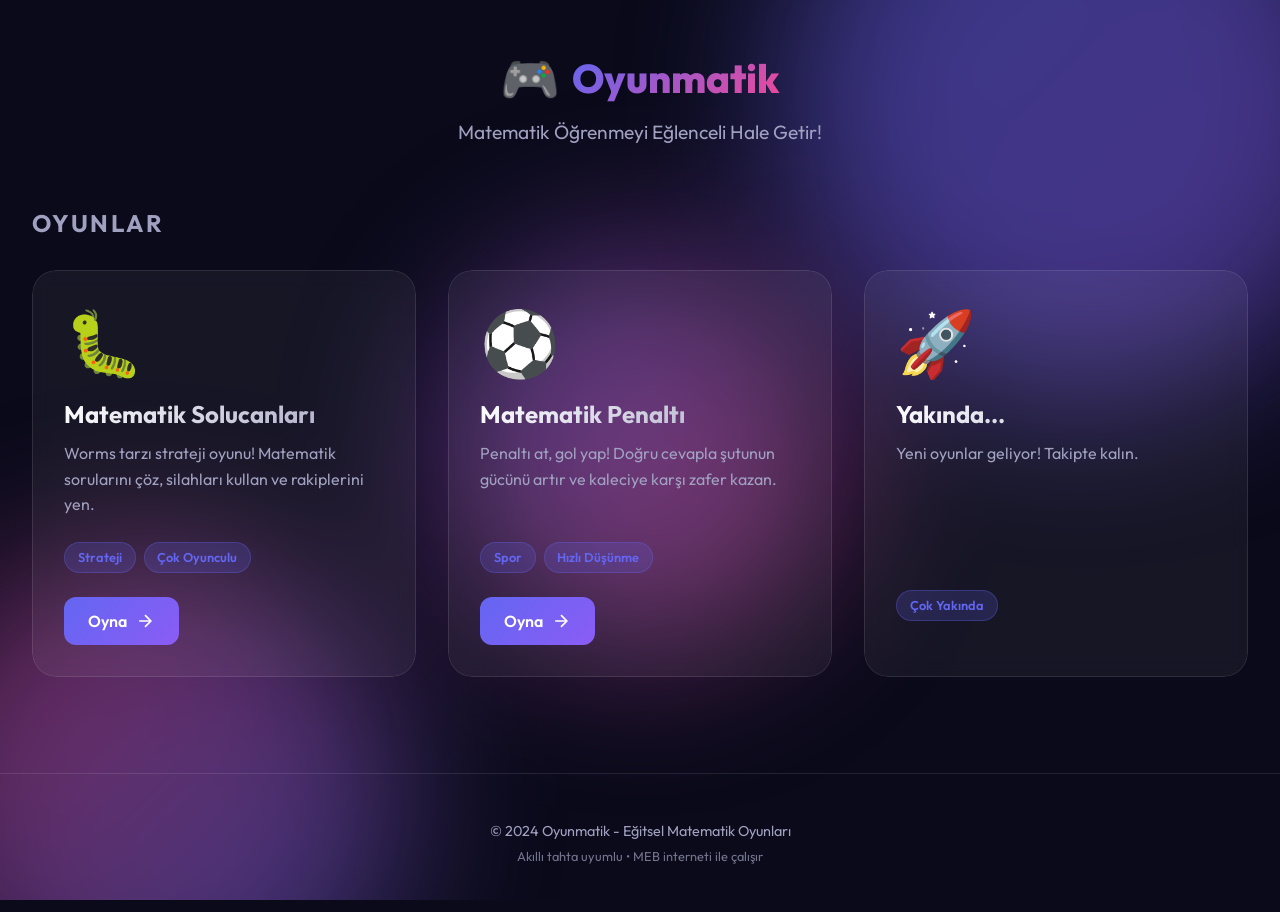
==== index.html @ 2602b4d3 "Initial commit: Game Portal" ====
<!DOCTYPE html>
<html lang="tr">

<head>
    <meta charset="UTF-8">
    <meta name="viewport" content="width=device-width, initial-scale=1.0">
    <title>Oyunmatik - Eğitsel Matematik Oyunları</title>
    <meta name="description"
        content="İnteraktif matematik oyunları ile öğrenmeyi eğlenceli hale getirin. Akıllı tahta uyumlu, ücretsiz eğitsel oyunlar.">
    <link rel="preconnect" href="https://fonts.googleapis.com">
    <link rel="preconnect" href="https://fonts.gstatic.com" crossorigin>
    <link href="https://fonts.googleapis.com/css2?family=Outfit:wght@400;600;700;800&display=swap" rel="stylesheet">
    <link rel="stylesheet" href="css/style.css">
</head>

<body>
    <div class="bg-effects">
        <div class="gradient-orb orb-1"></div>
        <div class="gradient-orb orb-2"></div>
        <div class="gradient-orb orb-3"></div>
    </div>

    <header class="header">
        <div class="logo">
            <span class="logo-icon">🎮</span>
            <span class="logo-text">Oyunmatik</span>
        </div>
        <p class="tagline">Matematik Öğrenmeyi Eğlenceli Hale Getir!</p>
    </header>

    <main class="main-content">
        <section class="games-section">
            <h2 class="section-title">Oyunlar</h2>
            <div class="games-grid">

                <!-- Math Worms Game Card -->
                <a href="https://alpermaths.github.io/math-worms/" class="game-card">
                    <div class="game-card-bg"></div>
                    <div class="game-card-content">
                        <div class="game-icon">🐛</div>
                        <h3 class="game-title">Matematik Solucanları</h3>
                        <p class="game-description">Worms tarzı strateji oyunu! Matematik sorularını çöz, silahları
                            kullan ve rakiplerini yen.</p>
                        <div class="game-tags">
                            <span class="tag">Strateji</span>
                            <span class="tag">Çok Oyunculu</span>
                        </div>
                        <div class="play-button">
                            <span>Oyna</span>
                            <svg width="20" height="20" viewBox="0 0 24 24" fill="none" stroke="currentColor"
                                stroke-width="2">
                                <path d="M5 12h14M12 5l7 7-7 7" />
                            </svg>
                        </div>
                    </div>
                </a>

                <!-- Math Penalty Game Card -->
                <a href="https://alpermaths.github.io/math-penalty/" class="game-card">
                    <div class="game-card-bg"></div>
                    <div class="game-card-content">
                        <div class="game-icon">⚽</div>
                        <h3 class="game-title">Matematik Penaltı</h3>
                        <p class="game-description">Penaltı at, gol yap! Doğru cevapla şutunun gücünü artır ve kaleciye
                            karşı zafer kazan.</p>
                        <div class="game-tags">
                            <span class="tag">Spor</span>
                            <span class="tag">Hızlı Düşünme</span>
                        </div>
                        <div class="play-button">
                            <span>Oyna</span>
                            <svg width="20" height="20" viewBox="0 0 24 24" fill="none" stroke="currentColor"
                                stroke-width="2">
                                <path d="M5 12h14M12 5l7 7-7 7" />
                            </svg>
                        </div>
                    </div>
                </a>

                <!-- Coming Soon Card -->
                <div class="game-card coming-soon">
                    <div class="game-card-bg"></div>
                    <div class="game-card-content">
                        <div class="game-icon">🚀</div>
                        <h3 class="game-title">Yakında...</h3>
                        <p class="game-description">Yeni oyunlar geliyor! Takipte kalın.</p>
                        <div class="game-tags">
                            <span class="tag">Çok Yakında</span>
                        </div>
                    </div>
                </div>

            </div>
        </section>
    </main>

    <footer class="footer">
        <p>© 2024 Oyunmatik - Eğitsel Matematik Oyunları</p>
        <p class="footer-note">Akıllı tahta uyumlu • MEB interneti ile çalışır</p>
    </footer>

    <script src="js/main.js"></script>
</body>

</html>
---- css/style.css ----
/* ===== CSS Variables ===== */
:root {
    --bg-primary: #0a0a1a;
    --bg-secondary: #12122a;
    --text-primary: #ffffff;
    --text-secondary: #a0a0c0;
    --accent-primary: #6366f1;
    --accent-secondary: #8b5cf6;
    --accent-tertiary: #ec4899;
    --card-bg: rgba(255, 255, 255, 0.05);
    --card-border: rgba(255, 255, 255, 0.1);
    --glow-color: rgba(99, 102, 241, 0.4);
}

/* ===== Reset & Base ===== */
* {
    margin: 0;
    padding: 0;
    box-sizing: border-box;
}

html {
    font-size: 16px;
    scroll-behavior: smooth;
}

body {
    font-family: 'Outfit', sans-serif;
    background: var(--bg-primary);
    color: var(--text-primary);
    min-height: 100vh;
    overflow-x: hidden;
    position: relative;
}

/* ===== Background Effects ===== */
.bg-effects {
    position: fixed;
    top: 0;
    left: 0;
    width: 100%;
    height: 100%;
    pointer-events: none;
    z-index: 0;
    overflow: hidden;
}

.gradient-orb {
    position: absolute;
    border-radius: 50%;
    filter: blur(80px);
    opacity: 0.5;
    animation: float 20s ease-in-out infinite;
}

.orb-1 {
    width: 600px;
    height: 600px;
    background: linear-gradient(135deg, var(--accent-primary), var(--accent-secondary));
    top: -200px;
    right: -100px;
    animation-delay: 0s;
}

.orb-2 {
    width: 500px;
    height: 500px;
    background: linear-gradient(135deg, var(--accent-tertiary), var(--accent-primary));
    bottom: -150px;
    left: -100px;
    animation-delay: -7s;
}

.orb-3 {
    width: 400px;
    height: 400px;
    background: linear-gradient(135deg, var(--accent-secondary), var(--accent-tertiary));
    top: 50%;
    left: 50%;
    transform: translate(-50%, -50%);
    animation-delay: -14s;
}

@keyframes float {

    0%,
    100% {
        transform: translate(0, 0) scale(1);
    }

    25% {
        transform: translate(30px, -30px) scale(1.05);
    }

    50% {
        transform: translate(-20px, 20px) scale(0.95);
    }

    75% {
        transform: translate(-30px, -20px) scale(1.02);
    }
}

/* ===== Header ===== */
.header {
    position: relative;
    z-index: 10;
    text-align: center;
    padding: 3rem 2rem 2rem;
}

.logo {
    display: inline-flex;
    align-items: center;
    gap: 0.75rem;
    margin-bottom: 0.75rem;
}

.logo-icon {
    font-size: 3rem;
    animation: bounce 2s ease-in-out infinite;
}

@keyframes bounce {

    0%,
    100% {
        transform: translateY(0);
    }

    50% {
        transform: translateY(-10px);
    }
}

.logo-text {
    font-size: 2.5rem;
    font-weight: 800;
    background: linear-gradient(135deg, var(--accent-primary), var(--accent-tertiary));
    -webkit-background-clip: text;
    -webkit-text-fill-color: transparent;
    background-clip: text;
}

.tagline {
    font-size: 1.2rem;
    color: var(--text-secondary);
    font-weight: 400;
}

/* ===== Main Content ===== */
.main-content {
    position: relative;
    z-index: 10;
    max-width: 1400px;
    margin: 0 auto;
    padding: 2rem;
}

.section-title {
    font-size: 1.5rem;
    font-weight: 700;
    margin-bottom: 2rem;
    color: var(--text-secondary);
    text-transform: uppercase;
    letter-spacing: 0.1em;
}

/* ===== Games Grid ===== */
.games-grid {
    display: grid;
    grid-template-columns: repeat(auto-fit, minmax(320px, 1fr));
    gap: 2rem;
}

/* ===== Game Card ===== */
.game-card {
    position: relative;
    border-radius: 24px;
    overflow: hidden;
    text-decoration: none;
    color: inherit;
    transition: transform 0.4s cubic-bezier(0.175, 0.885, 0.32, 1.275),
        box-shadow 0.4s ease;
    cursor: pointer;
    min-height: 320px;
    display: flex;
    flex-direction: column;
}

.game-card-bg {
    position: absolute;
    inset: 0;
    background: var(--card-bg);
    border: 1px solid var(--card-border);
    border-radius: 24px;
    backdrop-filter: blur(10px);
    transition: all 0.4s ease;
}

.game-card:hover {
    transform: translateY(-8px) scale(1.02);
    box-shadow: 0 20px 60px rgba(99, 102, 241, 0.3);
}

.game-card:hover .game-card-bg {
    border-color: var(--accent-primary);
    background: rgba(99, 102, 241, 0.1);
}

.game-card:active {
    transform: translateY(-4px) scale(1.01);
}

.game-card-content {
    position: relative;
    z-index: 1;
    padding: 2rem;
    display: flex;
    flex-direction: column;
    height: 100%;
}

.game-icon {
    font-size: 4rem;
    margin-bottom: 1rem;
    transition: transform 0.4s ease;
}

.game-card:hover .game-icon {
    transform: scale(1.1) rotate(-5deg);
}

.game-title {
    font-size: 1.5rem;
    font-weight: 700;
    margin-bottom: 0.75rem;
    background: linear-gradient(135deg, var(--text-primary), var(--text-secondary));
    -webkit-background-clip: text;
    -webkit-text-fill-color: transparent;
    background-clip: text;
}

.game-description {
    font-size: 1rem;
    color: var(--text-secondary);
    line-height: 1.6;
    margin-bottom: 1.5rem;
    flex-grow: 1;
}

.game-tags {
    display: flex;
    flex-wrap: wrap;
    gap: 0.5rem;
    margin-bottom: 1.5rem;
}

.tag {
    padding: 0.4rem 0.8rem;
    background: rgba(99, 102, 241, 0.2);
    border: 1px solid rgba(99, 102, 241, 0.3);
    border-radius: 20px;
    font-size: 0.8rem;
    font-weight: 600;
    color: var(--accent-primary);
}

.play-button {
    display: inline-flex;
    align-items: center;
    gap: 0.5rem;
    padding: 0.875rem 1.5rem;
    background: linear-gradient(135deg, var(--accent-primary), var(--accent-secondary));
    border-radius: 12px;
    font-weight: 600;
    font-size: 1rem;
    color: white;
    transition: all 0.3s ease;
    width: fit-content;
}

.game-card:hover .play-button {
    background: linear-gradient(135deg, var(--accent-secondary), var(--accent-tertiary));
    box-shadow: 0 8px 24px rgba(139, 92, 246, 0.4);
}

.play-button svg {
    transition: transform 0.3s ease;
}

.game-card:hover .play-button svg {
    transform: translateX(4px);
}

/* ===== Coming Soon Card ===== */
.game-card.coming-soon {
    cursor: default;
    opacity: 0.6;
}

.game-card.coming-soon:hover {
    transform: none;
    box-shadow: none;
}

.game-card.coming-soon:hover .game-card-bg {
    border-color: var(--card-border);
    background: var(--card-bg);
}

.game-card.coming-soon:hover .game-icon {
    transform: none;
}

/* ===== Footer ===== */
.footer {
    position: relative;
    z-index: 10;
    text-align: center;
    padding: 3rem 2rem;
    margin-top: 4rem;
    border-top: 1px solid var(--card-border);
}

.footer p {
    color: var(--text-secondary);
    font-size: 0.9rem;
}

.footer-note {
    margin-top: 0.5rem;
    font-size: 0.8rem !important;
    opacity: 0.7;
}

/* ===== Responsive Design ===== */
@media (max-width: 768px) {
    .logo-text {
        font-size: 2rem;
    }

    .tagline {
        font-size: 1rem;
    }

    .games-grid {
        grid-template-columns: 1fr;
    }

    .game-card {
        min-height: 280px;
    }
}

/* ===== Touch Device Optimizations ===== */
@media (hover: none) {
    .game-card:hover {
        transform: none;
        box-shadow: none;
    }

    .game-card:active {
        transform: scale(0.98);
    }

    .game-card:hover .game-card-bg {
        border-color: var(--card-border);
        background: var(--card-bg);
    }
}

/* ===== Large Screen (Smart Board) ===== */
@media (min-width: 1920px) {
    html {
        font-size: 20px;
    }

    .game-card {
        min-height: 400px;
    }

    .game-icon {
        font-size: 5rem;
    }

    .play-button {
        padding: 1.2rem 2rem;
        font-size: 1.2rem;
    }
}
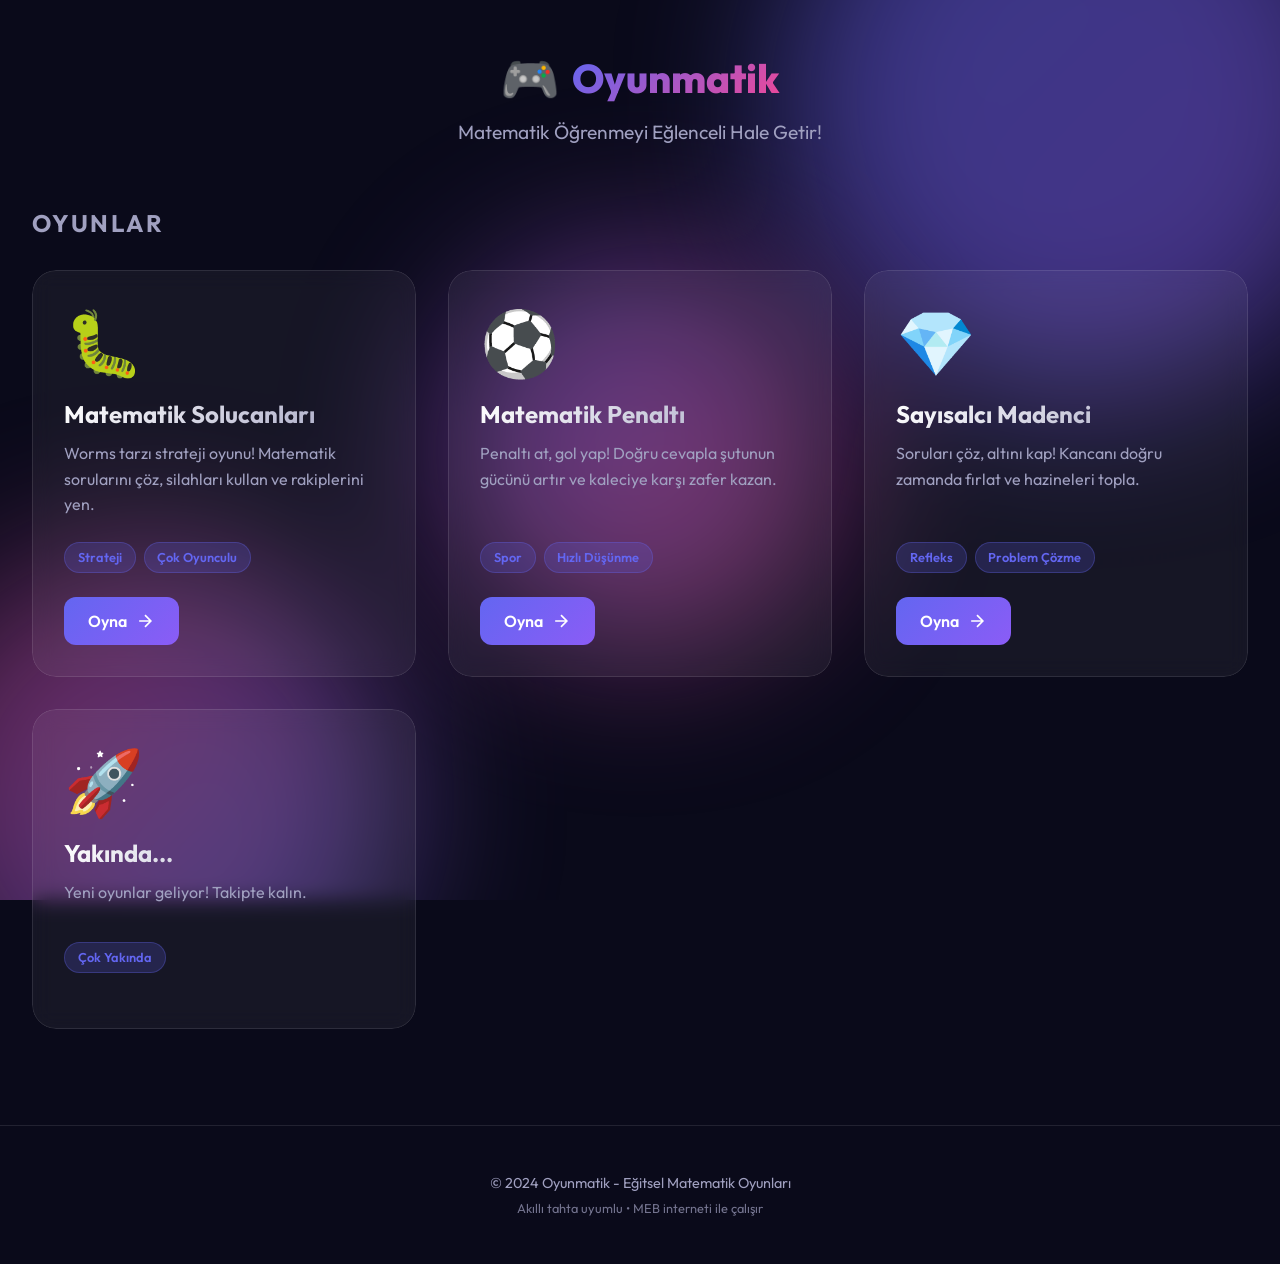
==== commit af7c177e: "Deploy Sayısalcı Madenci game in subfolder" ====
--- a/index.html
+++ b/index.html
@@ -77,6 +77,28 @@
                     </div>
                 </a>
 
+                <!-- Math Miner Game Card -->
+                <a href="https://alpermaths.github.io/math-miner/" class="game-card">
+                    <div class="game-card-bg"></div>
+                    <div class="game-card-content">
+                        <div class="game-icon">💎</div>
+                        <h3 class="game-title">Sayısalcı Madenci</h3>
+                        <p class="game-description">Soruları çöz, altını kap! Kancanı doğru zamanda fırlat ve hazineleri
+                            topla.</p>
+                        <div class="game-tags">
+                            <span class="tag">Refleks</span>
+                            <span class="tag">Problem Çözme</span>
+                        </div>
+                        <div class="play-button">
+                            <span>Oyna</span>
+                            <svg width="20" height="20" viewBox="0 0 24 24" fill="none" stroke="currentColor"
+                                stroke-width="2">
+                                <path d="M5 12h14M12 5l7 7-7 7" />
+                            </svg>
+                        </div>
+                    </div>
+                </a>
+
                 <!-- Coming Soon Card -->
                 <div class="game-card coming-soon">
                     <div class="game-card-bg"></div>
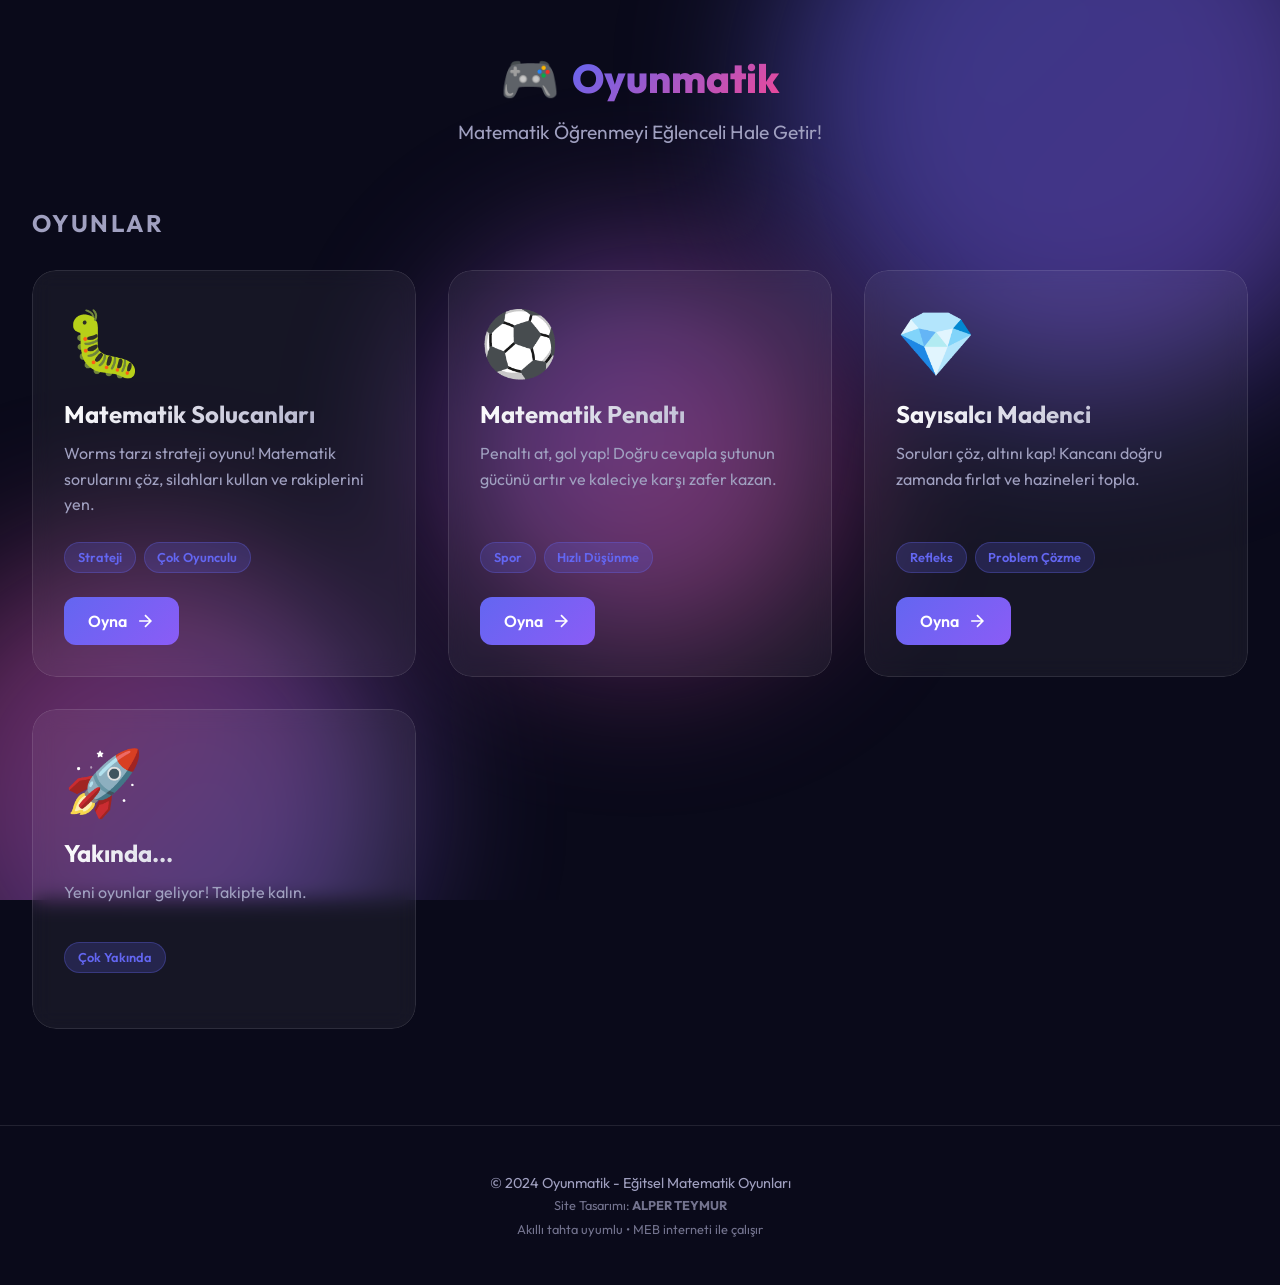
==== commit 51e81a0b: "Add author name to footer" ====
--- a/index.html
+++ b/index.html
@@ -118,6 +118,7 @@
 
     <footer class="footer">
         <p>© 2024 Oyunmatik - Eğitsel Matematik Oyunları</p>
+        <p class="footer-note" style="margin-top: 5px;">Site Tasarımı: <strong>ALPER TEYMUR</strong></p>
         <p class="footer-note">Akıllı tahta uyumlu • MEB interneti ile çalışır</p>
     </footer>
 
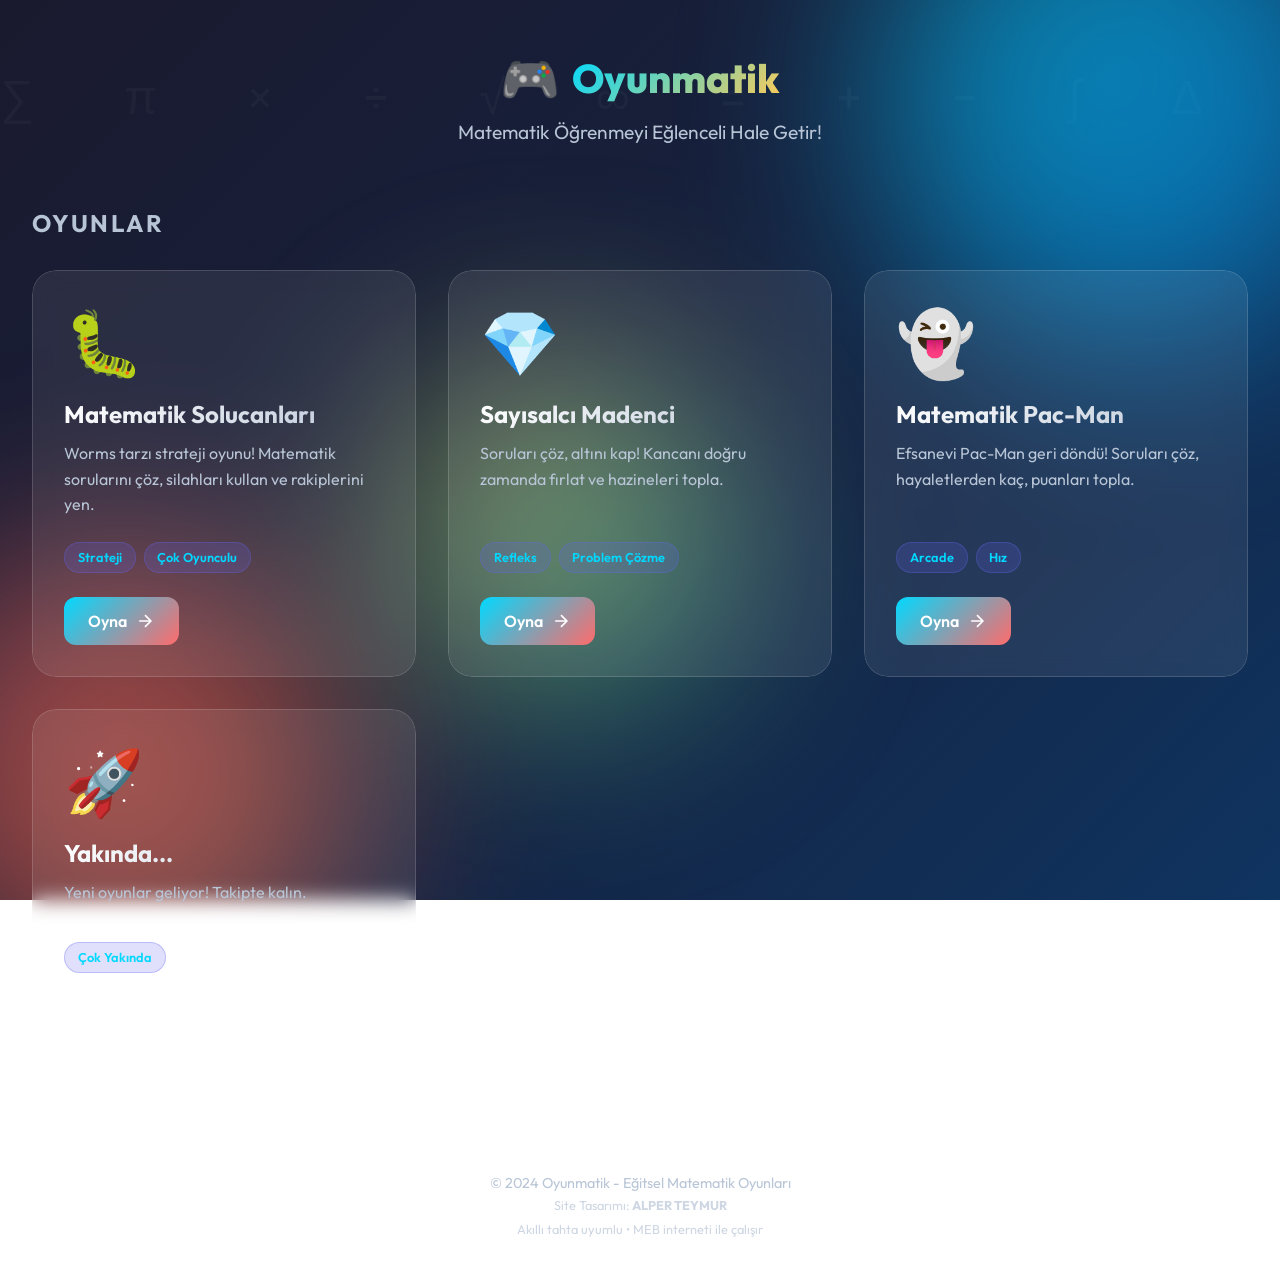
==== commit bc36647a: "feat: add classic math worms game with question banks" ====
--- a/index.html
+++ b/index.html
@@ -34,7 +34,7 @@
             <div class="games-grid">
 
                 <!-- Math Worms Game Card -->
-                <a href="https://alpermaths.github.io/math-worms/" class="game-card">
+                <a href="/math-worms/" class="game-card">
                     <div class="game-card-bg"></div>
                     <div class="game-card-content">
                         <div class="game-icon">🐛</div>
@@ -55,17 +55,19 @@
                     </div>
                 </a>
 
-                <!-- Math Penalty Game Card -->
-                <a href="https://alpermaths.github.io/math-penalty/" class="game-card">
+
+
+                <!-- Math Miner Game Card -->
+                <a href="/math-miner/" class="game-card">
                     <div class="game-card-bg"></div>
                     <div class="game-card-content">
-                        <div class="game-icon">⚽</div>
-                        <h3 class="game-title">Matematik Penaltı</h3>
-                        <p class="game-description">Penaltı at, gol yap! Doğru cevapla şutunun gücünü artır ve kaleciye
-                            karşı zafer kazan.</p>
+                        <div class="game-icon">💎</div>
+                        <h3 class="game-title">Sayısalcı Madenci</h3>
+                        <p class="game-description">Soruları çöz, altını kap! Kancanı doğru zamanda fırlat ve hazineleri
+                            topla.</p>
                         <div class="game-tags">
-                            <span class="tag">Spor</span>
-                            <span class="tag">Hızlı Düşünme</span>
+                            <span class="tag">Refleks</span>
+                            <span class="tag">Problem Çözme</span>
                         </div>
                         <div class="play-button">
                             <span>Oyna</span>
@@ -77,17 +79,17 @@
                     </div>
                 </a>
 
-                <!-- Math Miner Game Card -->
-                <a href="https://alpermaths.github.io/math-miner/" class="game-card">
+                <!-- Math Pac-Man Game Card -->
+                <a href="/math-pacman/" class="game-card">
                     <div class="game-card-bg"></div>
                     <div class="game-card-content">
-                        <div class="game-icon">💎</div>
-                        <h3 class="game-title">Sayısalcı Madenci</h3>
-                        <p class="game-description">Soruları çöz, altını kap! Kancanı doğru zamanda fırlat ve hazineleri
-                            topla.</p>
+                        <div class="game-icon">👻</div>
+                        <h3 class="game-title">Matematik Pac-Man</h3>
+                        <p class="game-description">Efsanevi Pac-Man geri döndü! Soruları çöz, hayaletlerden kaç,
+                            puanları topla.</p>
                         <div class="game-tags">
-                            <span class="tag">Refleks</span>
-                            <span class="tag">Problem Çözme</span>
+                            <span class="tag">Arcade</span>
+                            <span class="tag">Hız</span>
                         </div>
                         <div class="play-button">
                             <span>Oyna</span>
--- a/css/style.css
+++ b/css/style.css
@@ -1,15 +1,17 @@
-/* ===== CSS Variables ===== */
+/* ===== CSS Variables - Canlı Renkler ===== */
 :root {
-    --bg-primary: #0a0a1a;
-    --bg-secondary: #12122a;
+    --bg-primary: linear-gradient(135deg, #1a1a2e 0%, #16213e 50%, #0f3460 100%);
+    --bg-secondary: #1a1a2e;
     --text-primary: #ffffff;
-    --text-secondary: #a0a0c0;
-    --accent-primary: #6366f1;
-    --accent-secondary: #8b5cf6;
-    --accent-tertiary: #ec4899;
-    --card-bg: rgba(255, 255, 255, 0.05);
-    --card-border: rgba(255, 255, 255, 0.1);
-    --glow-color: rgba(99, 102, 241, 0.4);
+    --text-secondary: #b8c5d6;
+    --accent-primary: #00d9ff;
+    --accent-secondary: #ff6b6b;
+    --accent-tertiary: #feca57;
+    --accent-green: #1dd1a1;
+    --accent-purple: #a55eea;
+    --card-bg: rgba(255, 255, 255, 0.08);
+    --card-border: rgba(255, 255, 255, 0.15);
+    --glow-color: rgba(0, 217, 255, 0.4);
 }
 
 /* ===== Reset & Base ===== */
@@ -27,13 +29,14 @@
 body {
     font-family: 'Outfit', sans-serif;
     background: var(--bg-primary);
+    background-attachment: fixed;
     color: var(--text-primary);
     min-height: 100vh;
     overflow-x: hidden;
     position: relative;
 }
 
-/* ===== Background Effects ===== */
+/* ===== Animated Background with Math Symbols ===== */
 .bg-effects {
     position: fixed;
     top: 0;
@@ -45,40 +48,65 @@
     overflow: hidden;
 }
 
+/* Floating Math Symbols */
+.bg-effects::before {
+    content: "∑ π × ÷ √ ∞ = + − ∫ Δ θ α β ² ³ % ± ≤ ≥";
+    position: absolute;
+    top: 0;
+    left: 0;
+    width: 300%;
+    height: 300%;
+    font-size: 3rem;
+    color: rgba(255, 255, 255, 0.03);
+    word-spacing: 80px;
+    line-height: 4;
+    animation: floatSymbols 120s linear infinite;
+    transform-origin: center;
+}
+
+@keyframes floatSymbols {
+    0% {
+        transform: translate(0, 0) rotate(0deg);
+    }
+
+    100% {
+        transform: translate(-33%, -33%) rotate(5deg);
+    }
+}
+
 .gradient-orb {
     position: absolute;
     border-radius: 50%;
-    filter: blur(80px);
-    opacity: 0.5;
-    animation: float 20s ease-in-out infinite;
+    filter: blur(100px);
+    opacity: 0.6;
+    animation: float 15s ease-in-out infinite;
 }
 
 .orb-1 {
-    width: 600px;
-    height: 600px;
-    background: linear-gradient(135deg, var(--accent-primary), var(--accent-secondary));
-    top: -200px;
+    width: 500px;
+    height: 500px;
+    background: linear-gradient(135deg, #00d9ff, #0099ff);
+    top: -150px;
     right: -100px;
     animation-delay: 0s;
 }
 
 .orb-2 {
-    width: 500px;
-    height: 500px;
-    background: linear-gradient(135deg, var(--accent-tertiary), var(--accent-primary));
-    bottom: -150px;
+    width: 450px;
+    height: 450px;
+    background: linear-gradient(135deg, #ff6b6b, #ee5a24);
+    bottom: -100px;
     left: -100px;
-    animation-delay: -7s;
+    animation-delay: -5s;
 }
 
 .orb-3 {
-    width: 400px;
-    height: 400px;
-    background: linear-gradient(135deg, var(--accent-secondary), var(--accent-tertiary));
-    top: 50%;
-    left: 50%;
-    transform: translate(-50%, -50%);
-    animation-delay: -14s;
+    width: 350px;
+    height: 350px;
+    background: linear-gradient(135deg, #feca57, #1dd1a1);
+    top: 40%;
+    left: 30%;
+    animation-delay: -10s;
 }
 
 @keyframes float {
@@ -88,16 +116,12 @@
         transform: translate(0, 0) scale(1);
     }
 
-    25% {
-        transform: translate(30px, -30px) scale(1.05);
-    }
-
-    50% {
-        transform: translate(-20px, 20px) scale(0.95);
-    }
-
-    75% {
-        transform: translate(-30px, -20px) scale(1.02);
+    33% {
+        transform: translate(40px, -40px) scale(1.1);
+    }
+
+    66% {
+        transform: translate(-30px, 30px) scale(0.9);
     }
 }
 
@@ -136,10 +160,26 @@
 .logo-text {
     font-size: 2.5rem;
     font-weight: 800;
-    background: linear-gradient(135deg, var(--accent-primary), var(--accent-tertiary));
+    background: linear-gradient(135deg, #00d9ff, #feca57, #ff6b6b);
+    background-size: 200% 200%;
+    animation: gradientFlow 3s ease infinite;
     -webkit-background-clip: text;
     -webkit-text-fill-color: transparent;
     background-clip: text;
+}
+
+@keyframes gradientFlow {
+    0% {
+        background-position: 0% 50%;
+    }
+
+    50% {
+        background-position: 100% 50%;
+    }
+
+    100% {
+        background-position: 0% 50%;
+    }
 }
 
 .tagline {
